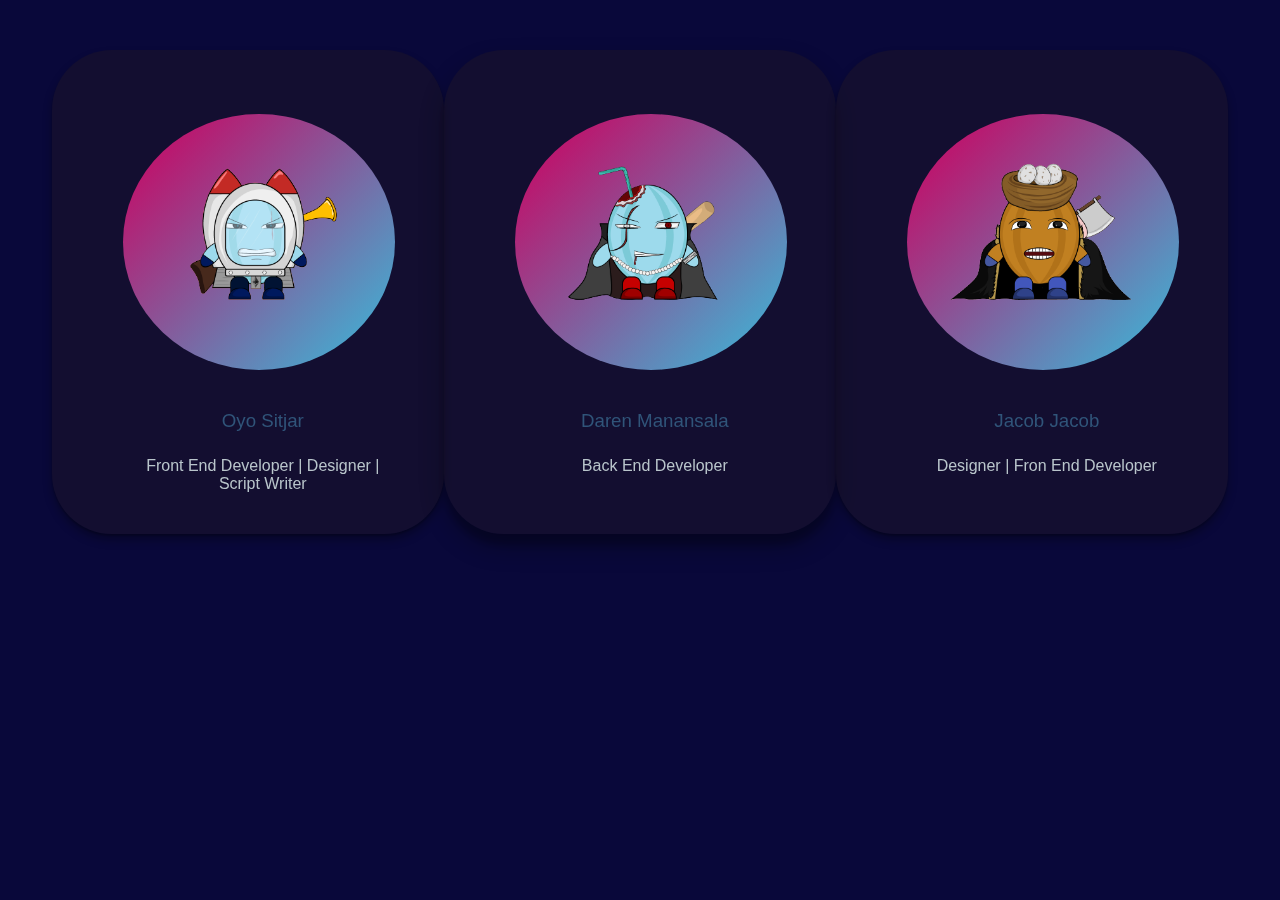
==== Carousel/index.html @ 43be493a "carousel and slider" ====
<html lang="en">
  <head>
    <meta charset="UTF-8" />
    <meta name="viewport" content="width=device-width, initial-scale=1.0" />
    <meta http-equiv="X-UA-Compatible" content="ie=edge" />
    <title>Document</title>
    <link rel="stylesheet" href="index.css" />
  </head>
  <body>
    <section id="slider">
      <div class="container">
        <input type="radio" name="slider" id="s1" />
        <input type="radio" name="slider" id="s2" checked />
        <input type="radio" name="slider" id="s3" />

        <!-- test one -->
        <label for="s1" id="slide1">
          <img class="arrow" src="images/arrow.png" alt="" />
          <div class="content">
            <div class="color"></div>
            <img class="icon" src="/Slider/images/art1.png" alt="" />
            <h3>Oyo Sitjar</h3>
            <p>Front End Developer | Designer | Script Writer</p>
          </div>
        </label>

        <label for="s2" id="slide2">
          <img class="arrow" src="images/arrow.png" alt="" />
          <div class="content">
            <div class="color"></div>
            <img class="icon" src="/Slider/images/art2.png" alt="" />
            <h3>Daren Manansala</h3>
            <p>Back End Developer</p>
          </div>
        </label>

        <label for="s3" id="slide3">
          <img class="arrow" src="images/arrow.png" alt="" />
          <div class="content">
            <div class="color"></div>
            <img class="icon" src="/Slider/images/art3.png" alt="" />
            <h3>Jacob Jacob</h3>
            <p>Designer | Fron End Developer</p>
          </div>
        </label>
      </div>
    </section>
  </body>
</html>
---- Carousel/index.css ----
* {
  margin: 0;
  padding: 0;
}

body {
    font-family: 'Segoe UI', Tahoma, Geneva, Verdana, sans-serif;
  padding: 50px;
  background-color: #09083A;
  user-select: none;
}

[type=radio] {
  display: none;
}

#slider {
  height: 35vw;
  position: relative;
  perspective: 1000px;
  transform-style: preserve-3d;
}

#slider label {
  margin: auto;
  padding: 4px;
  width: 384px;
  height: 476px;
  border-radius: 60px;
  position: absolute;
  left: 0;
  right: 0;
  cursor: pointer;
  transition: transform 0.4s ease;
}

#slider label .content{
  width: 90%;
  text-align: center;
  position: relative;
}

#slider label .arrow{
    right: 0;
    margin: 20px;
    float: right;
}


#slider label .icon {
  width: 317px;
  height: 316px;
  z-index: -1;
  position: relative;
  margin: 0px 40px;
  top: -30px;
}

.content h3 {
  margin: 0px 0px 25px 68px;
  color: #305479;
  font-weight: 400;
}

.content p{
  margin: 0px 0px 25px 68px;
  color: #b9c5cb;
  font-weight: 100;

}

#s1:checked ~ #slide3, #s2:checked ~ #slide1,
#s3:checked ~ #slide2 {
  box-shadow: 0 6px 10px 0 rgba(0,0,0,.3), 0 2px 2px 0 rgba(0,0,0,.2);
  transform: translate3d(-100%,0,-100px);
}

#s1:checked ~ #slide1, #s2:checked ~ #slide2,
#s3:checked ~ #slide3 {
  box-shadow: 0 13px 25px 0 rgba(0,0,0,.3), 0 11px 7px 0 rgba(0,0,0,.19);
  transform: translate3d(0,0,0);
}

#s1:checked ~ #slide2, #s2:checked ~ #slide3,
#s3:checked ~ #slide1 {
  box-shadow: 0 6px 10px 0 rgba(0,0,0,.3), 0 2px 2px 0 rgba(0,0,0,.2);
  transform: translate3d(100%,0,-100px);
}

#slide1, #slide2, #slide3 {background: rgba(39, 27, 27, 0.32);
}


.color {
  background: linear-gradient(134.49deg, #B91970 15.61%, #35BFDD 100.75%);
  height: 16rem;
  width: 17rem;
  border-radius: 50%;
  align-items: center;
  margin: 20px 67px;
  position: absolute;
  z-index: -1;
}
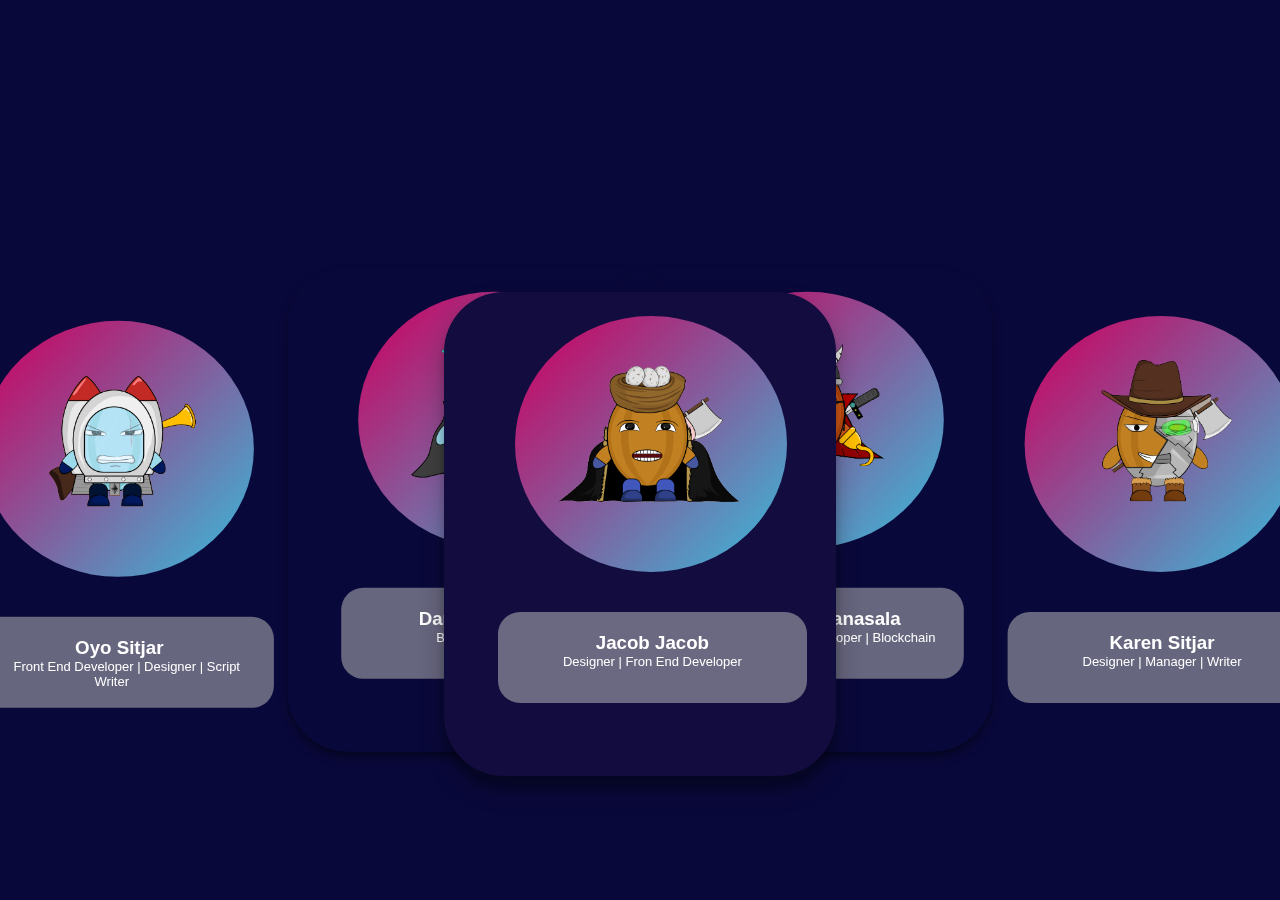
==== commit c6eb8451: "additional folder for sampled carousel" ====
--- a/Carousel/index.html
+++ b/Carousel/index.html
@@ -3,44 +3,86 @@
     <meta charset="UTF-8" />
     <meta name="viewport" content="width=device-width, initial-scale=1.0" />
     <meta http-equiv="X-UA-Compatible" content="ie=edge" />
-    <title>Document</title>
+    <title>Carousel Test</title>
     <link rel="stylesheet" href="index.css" />
   </head>
   <body>
     <section id="slider">
-      <div class="container">
+      <div class="container-fluid">
         <input type="radio" name="slider" id="s1" />
-        <input type="radio" name="slider" id="s2" checked />
-        <input type="radio" name="slider" id="s3" />
+        <input type="radio" name="slider" id="s2" />
+        <input type="radio" name="slider" id="s3" checked />
+        <input type="radio" name="slider" id="s4" />
+        <input type="radio" name="slider" id="s5" />
 
-        <!-- test one -->
+        <!-- label one -->
         <label for="s1" id="slide1">
-          <img class="arrow" src="images/arrow.png" alt="" />
-          <div class="content">
-            <div class="color"></div>
-            <img class="icon" src="/Slider/images/art1.png" alt="" />
-            <h3>Oyo Sitjar</h3>
-            <p>Front End Developer | Designer | Script Writer</p>
+          <div class="slider-content">
+            <div class="slider-color"></div>
+            <img class="slider-icon" src="/Slider/images/art1.png" alt="" />
+            <h3>
+              Oyo Sitjar
+              <br />
+              <span class="student-details">
+                Front End Developer | Designer | Script Writer
+              </span>
+            </h3>
           </div>
         </label>
 
+        <!-- label two -->
         <label for="s2" id="slide2">
-          <img class="arrow" src="images/arrow.png" alt="" />
-          <div class="content">
-            <div class="color"></div>
-            <img class="icon" src="/Slider/images/art2.png" alt="" />
-            <h3>Daren Manansala</h3>
-            <p>Back End Developer</p>
+          <div class="slider-content">
+            <div class="slider-color"></div>
+            <img class="slider-icon" src="/Slider/images/art2.png" alt="" />
+            <h3>
+              Daren Manansala
+              <br />
+              <span class="student-details"> Back End Developer </span>
+            </h3>
           </div>
         </label>
 
+        <!-- label three -->
         <label for="s3" id="slide3">
-          <img class="arrow" src="images/arrow.png" alt="" />
-          <div class="content">
-            <div class="color"></div>
-            <img class="icon" src="/Slider/images/art3.png" alt="" />
-            <h3>Jacob Jacob</h3>
-            <p>Designer | Fron End Developer</p>
+          <div class="slider-content">
+            <div class="slider-color"></div>
+            <img class="slider-icon" src="/Slider/images/art3.png" alt="" />
+            <h3>
+              Jacob Jacob
+              <br />
+              <span class="student-details">
+                Designer | Fron End Developer
+              </span>
+            </h3>
+          </div>
+        </label>
+
+        <!-- label four -->
+        <label for="s4" id="slide4">
+          <div class="slider-content">
+            <div class="slider-color"></div>
+            <img class="slider-icon" src="/Slider/images/art4.png" alt="" />
+            <h3>
+              Mark Dave Manasala
+              <br />
+              <span class="student-details">
+                President | Backend Developer | Blockchain
+              </span>
+            </h3>
+          </div>
+        </label>
+
+        <!-- label five -->
+        <label for="s5" id="slide5">
+          <div class="slider-content">
+            <div class="slider-color"></div>
+            <img class="slider-icon" src="/Slider/images/art5.png" alt="" />
+            <h3>
+              Karen Sitjar
+              <br />
+              <span class="student-details"> Designer | Manager | Writer </span>
+            </h3>
           </div>
         </label>
       </div>
--- a/Carousel/index.css
+++ b/Carousel/index.css
@@ -34,20 +34,15 @@
   transition: transform 0.4s ease;
 }
 
-#slider label .content{
+#slider label .slider-content{
   width: 90%;
   text-align: center;
   position: relative;
 }
 
-#slider label .arrow{
-    right: 0;
-    margin: 20px;
-    float: right;
-}
 
 
-#slider label .icon {
+#slider label .slider-icon {
   width: 317px;
   height: 316px;
   z-index: -1;
@@ -56,42 +51,24 @@
   top: -30px;
 }
 
-.content h3 {
-  margin: 0px 0px 25px 68px;
-  color: #305479;
-  font-weight: 400;
+.slider-content h3 {
+  margin: 0px 0px 50px 50px;
+  color: #ffff;
+  font-weight: bold;
+  background: rgba(196, 196, 196, 0.5);
+  padding: 20px 10px 10px 10px;
+  border-radius: 22px;
+  width: 288.8px;
+  height: 60.97px;
 }
 
-.content p{
-  margin: 0px 0px 25px 68px;
-  color: #b9c5cb;
-  font-weight: 100;
-
+.slider-content h3 .student-details {
+  font-size: 13px;
+  font-weight: normal;
+  padding: 15px;
 }
 
-#s1:checked ~ #slide3, #s2:checked ~ #slide1,
-#s3:checked ~ #slide2 {
-  box-shadow: 0 6px 10px 0 rgba(0,0,0,.3), 0 2px 2px 0 rgba(0,0,0,.2);
-  transform: translate3d(-100%,0,-100px);
-}
-
-#s1:checked ~ #slide1, #s2:checked ~ #slide2,
-#s3:checked ~ #slide3 {
-  box-shadow: 0 13px 25px 0 rgba(0,0,0,.3), 0 11px 7px 0 rgba(0,0,0,.19);
-  transform: translate3d(0,0,0);
-}
-
-#s1:checked ~ #slide2, #s2:checked ~ #slide3,
-#s3:checked ~ #slide1 {
-  box-shadow: 0 6px 10px 0 rgba(0,0,0,.3), 0 2px 2px 0 rgba(0,0,0,.2);
-  transform: translate3d(100%,0,-100px);
-}
-
-#slide1, #slide2, #slide3 {background: rgba(39, 27, 27, 0.32);
-}
-
-
-.color {
+.slider-color {
   background: linear-gradient(134.49deg, #B91970 15.61%, #35BFDD 100.75%);
   height: 16rem;
   width: 17rem;
@@ -100,4 +77,79 @@
   margin: 20px 67px;
   position: absolute;
   z-index: -1;
-}+}
+
+/* #s1:checked ~ #slide1, #s2:checked ~ #slide2,
+#s3:checked ~ #slide3, #s4:checked ~ #slide4, #s5:checked ~ #slide5 {
+  box-shadow: 0 13px 25px 0 rgba(0,0,0,.3), 0 11px 7px 0 rgba(0,0,0,.19);
+  transform: translate3d(0,0,0);
+}
+
+#s1:checked ~ #slide2, #s2:checked ~ #slide3,
+#s3:checked ~ #slide4, #s4:checked ~ #slide5, #s5:checked ~ #slide1 {
+  box-shadow: 0 6px 10px 0 rgba(0,0,0,.3), 0 2px 2px 0 rgba(0,0,0,.2);
+  transform: translate3d(100%,0,-100px);
+}
+
+#s1:checked ~ #slide5, #s2:checked ~ #slide1,
+#s3:checked ~ #slide2, #s4:checked ~ #slide4, #s5:checked ~ #slide3 {
+  box-shadow: 0 6px 10px 0 rgba(0,0,0,.3), 0 2px 2px 0 rgba(0,0,0,.2);
+  transform: translate3d(-100%,0,-100px);
+} */
+
+ /* slide1 */
+#s1:checked ~ #slide4,
+#s2:checked ~ #slide5,
+#s3:checked ~ #slide1,
+#s4:checked ~ #slide2,
+#s5:checked ~ #slide3 {
+  /* box-shadow: 0 1px 4px 0 rgba(0, 0, 0, 0.37); */
+  transform: translate3d(-136%, 51%, 0);
+  /* opacity: 20%; */
+}
+
+/* slide2 */
+#s1:checked ~ #slide5,
+#s2:checked ~ #slide1,
+#s3:checked ~ #slide2,
+#s4:checked ~ #slide3,
+#s5:checked ~ #slide4 {
+  box-shadow: 0 6px 10px 0 rgba(0, 0, 0, 0.3), 0 2px 2px 0 rgba(0, 0, 0, 0.2);
+  transform: translate3d(-40%, 45%, 0px);
+  opacity: 100%;
+}
+
+/* slide3 */
+#s1:checked ~ #slide1,
+#s2:checked ~ #slide2,
+#s3:checked ~ #slide3,
+#s4:checked ~ #slide4,
+#s5:checked ~ #slide5 {
+  box-shadow: 0 13px 25px 0 rgba(0, 0, 0, 0.3), 0 11px 7px 0 rgba(0, 0, 0, 0.19);
+  transform: translate3d(0,50%,0);
+  z-index: 50;
+  background: #130c3f;
+}
+
+/* slide4 */
+#s1:checked ~ #slide2,
+#s2:checked ~ #slide3,
+#s3:checked ~ #slide4,
+#s4:checked ~ #slide5,
+#s5:checked ~ #slide1 {
+  box-shadow: 0 6px 10px 0 rgba(0, 0, 0, 0.3), 0 2px 2px 0 rgba(0, 0, 0, 0.2);
+  transform: translate3d(40%, 45%, 0px);
+  opacity: 100%;
+}
+
+/* slide5 */
+#s1:checked ~ #slide3,
+#s2:checked ~ #slide4,
+#s3:checked ~ #slide5,
+#s4:checked ~ #slide1,
+#s5:checked ~ #slide2 {
+  /* box-shadow: 0 1px 4px 0 rgba(0, 0, 0, 0.37); */
+  transform: translate3d(130%, 50%, 0px);
+  /* opacity: 20%; */
+}
+
